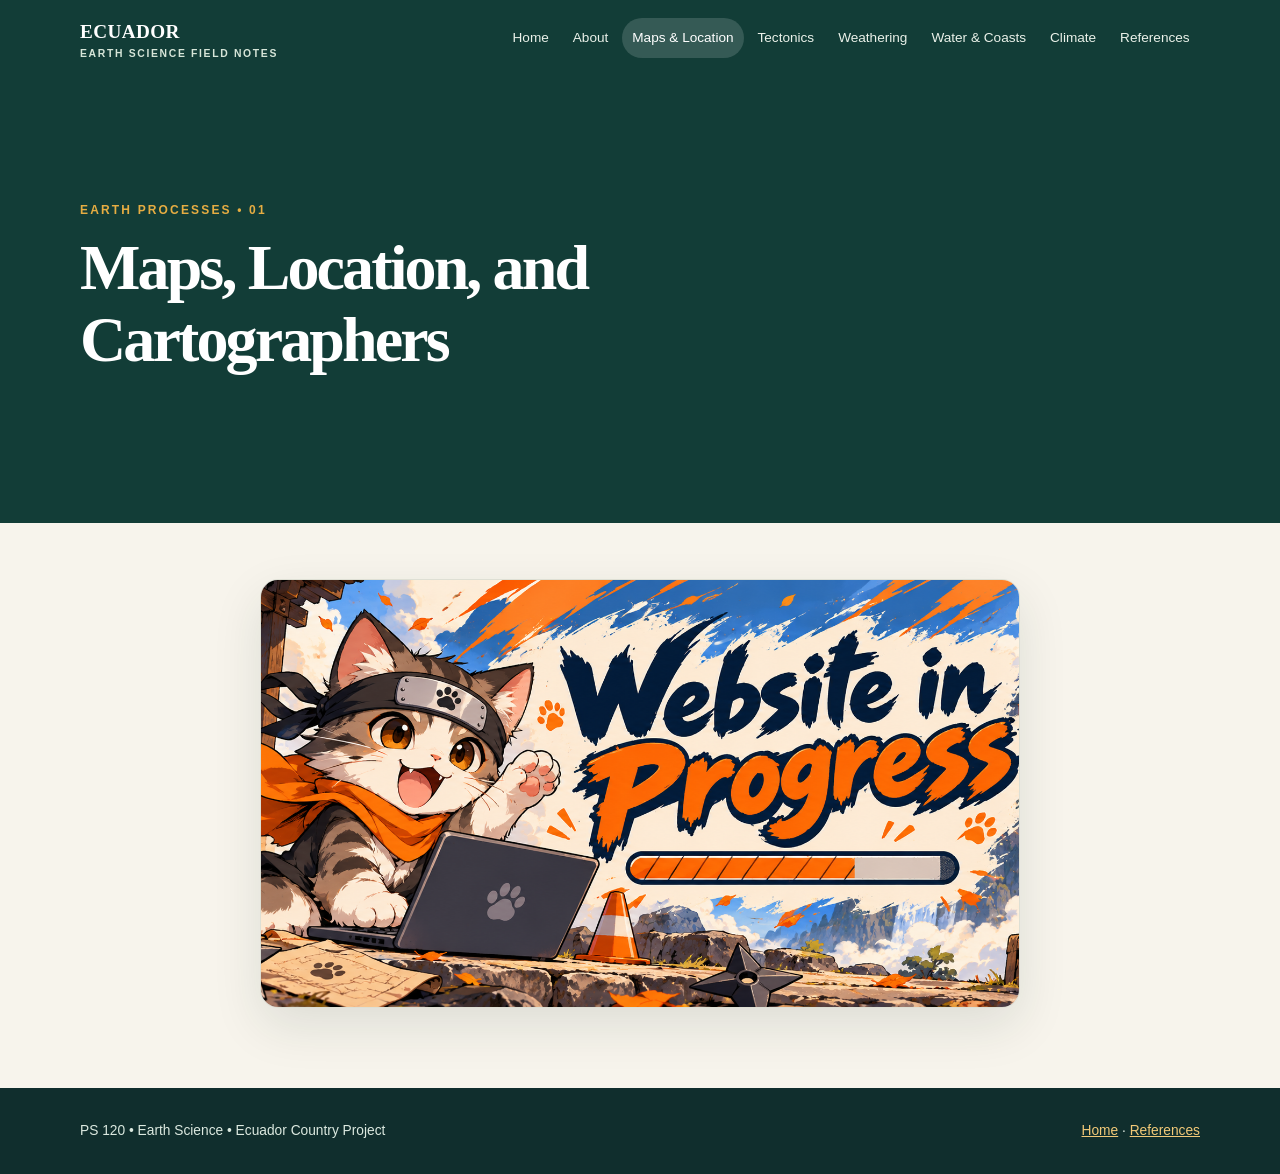
==== maps-location.html @ ea14ca2a "Create Ecuador Earth Science website" ====
<!doctype html>
<html lang="en"><head><meta charset="utf-8"><meta name="viewport" content="width=device-width, initial-scale=1"><meta name="description" content="Maps, location, and cartographers: Ecuador Earth Science research page."><title>Maps &amp; Location | Ecuador Earth Science</title><link rel="stylesheet" href="assets/css/styles.css"></head>
<body><a class="skip-link" href="#main">Skip to content</a><header class="site-header"><div class="header-inner"><a class="brand" href="index.html">ECUADOR <small>Earth Science Field Notes</small></a><button class="menu-toggle" type="button" aria-expanded="false" aria-controls="site-navigation"><span class="menu-icon" aria-hidden="true"><span></span><span></span><span></span></span><span class="menu-label">Menu</span></button><nav class="nav" id="site-navigation" aria-label="Main navigation"><a href="index.html">Home</a><a href="about.html">About</a><a href="maps-location.html" aria-current="page">Maps &amp; Location</a><a href="tectonics.html">Tectonics</a><a href="weathering-erosion.html">Weathering</a><a href="water-coasts.html">Water &amp; Coasts</a><a href="climate-biomes.html">Climate</a><a href="references.html">References</a></nav></div></header>
<main id="main"><section class="page-hero"><div class="content"><span class="eyebrow">Earth processes • 01</span><h1>Maps, Location, and Cartographers</h1></div></section><div class="content"><figure class="kitty-placeholder"><img src="assets/images/kitty-working.png" alt="A cat working on a laptop"></figure></div></main><footer class="site-footer"><div class="footer-inner"><p>PS 120 • Earth Science • Ecuador Country Project</p><p><a href="index.html">Home</a> · <a href="references.html">References</a></p></div></footer></body><script src="assets/js/navigation.js"></script></html>
---- assets/css/styles.css ----
:root {
  --ink: #172b2c;
  --muted: #526565;
  --paper: #f7f4ec;
  --white: #fffefa;
  --green: #1d5b4c;
  --green-dark: #123d37;
  --gold: #e6ad42;
  --coral: #dd684f;
  --line: #dedfd4;
  --shadow: 0 18px 50px rgba(16, 43, 39, .11);
}

* { box-sizing: border-box; }
html { scroll-behavior: smooth; }
img { max-width: 100%; height: auto; }
body {
  margin: 0;
  background: var(--paper);
  color: var(--ink);
  font: 16px/1.65 "Aptos", "Segoe UI", Arial, sans-serif;
  overflow-x: hidden;
}
a { color: var(--green); }
a:hover { color: var(--coral); }
.skip-link { position: absolute; left: -999px; top: 0; z-index: 10; background: white; padding: .75rem 1rem; }
.skip-link:focus { left: 1rem; top: 1rem; }
.site-header { background: var(--green-dark); color: #fff; }
.header-inner, .content, .footer-inner { width: min(1120px, calc(100% - 40px)); margin: 0 auto; }
.header-inner { display: flex; justify-content: space-between; align-items: center; gap: 1.5rem; padding: 1rem 0; }
.brand { color: white; text-decoration: none; font-family: Georgia, serif; font-size: 1.2rem; font-weight: 700; letter-spacing: .02em; white-space: nowrap; }
.brand small { display: block; color: #d6e5d8; font: 700 .65rem/1.2 "Segoe UI", sans-serif; letter-spacing: .16em; text-transform: uppercase; }
.nav { display: flex; align-items: center; justify-content: flex-end; flex-wrap: wrap; gap: .2rem; }
.nav a { color: #eaf1e9; text-decoration: none; padding: .55rem .65rem; border-radius: 999px; font-size: .85rem; }
.nav a:hover, .nav a[aria-current="page"] { background: rgba(255,255,255,.15); color: white; }
.menu-toggle { display: none; border: 1px solid rgba(255,255,255,.35); border-radius: 8px; background: transparent; color: white; cursor: pointer; padding: .5rem .65rem; }
.menu-toggle:focus-visible, .nav a:focus-visible { outline: 3px solid var(--gold); outline-offset: 3px; }
.menu-icon { display: inline-flex; flex-direction: column; gap: 4px; vertical-align: middle; }
.menu-icon span { display: block; width: 20px; height: 2px; background: currentColor; }
.menu-label { margin-left: .35rem; font-size: .8rem; font-weight: 700; vertical-align: middle; }
.hero { color: white; background: linear-gradient(90deg, rgba(12,38,35,.83), rgba(12,38,35,.15)), url("https://images.unsplash.com/photo-1638709434603-347adbdf7721?auto=format&fit=crop&w=2000&q=85") center 48%/cover; min-height: 540px; display: flex; align-items: end; }
.hero-content { width: min(1120px, calc(100% - 40px)); margin: 0 auto; padding: 5rem 0 4.5rem; }
.eyebrow { color: var(--gold); font-size: .75rem; font-weight: 800; letter-spacing: .18em; text-transform: uppercase; }
h1, h2, h3 { font-family: Georgia, "Times New Roman", serif; line-height: 1.13; }
h1 { max-width: 780px; margin: .7rem 0 1rem; font-size: clamp(2.8rem, 7vw, 5.4rem); letter-spacing: -.045em; }
.hero p { max-width: 620px; margin: 0; color: #f1f4ec; font-size: 1.12rem; }
.button { display: inline-flex; margin-top: 1.5rem; padding: .85rem 1.15rem; border-radius: 999px; background: var(--gold); color: var(--ink); font-weight: 800; text-decoration: none; }
.button:hover { background: white; color: var(--ink); }
.content { padding: 3.5rem 0 5rem; }
.intro-grid { display: grid; grid-template-columns: 1.15fr .85fr; gap: 2rem; align-items: start; }
.section-label { color: var(--coral); font-size: .74rem; font-weight: 800; text-transform: uppercase; letter-spacing: .17em; }
h2 { margin: .35rem 0 1rem; font-size: clamp(2rem, 4vw, 3rem); letter-spacing: -.025em; }
h3 { margin: .2rem 0 .5rem; font-size: 1.35rem; }
.lead { color: var(--muted); font-size: 1.1rem; }
.stat-card, .info-card, .process-card, .note-card { background: var(--white); border: 1px solid var(--line); border-radius: 18px; box-shadow: var(--shadow); }
.stat-card { padding: 1.6rem; }
.stat-card strong { display: block; color: var(--green); font: 700 2.1rem Georgia, serif; }
.stat-card span { color: var(--muted); font-size: .92rem; }
.region-grid, .process-grid, .facts-grid { display: grid; grid-template-columns: repeat(4, 1fr); gap: 1rem; margin-top: 1.5rem; }
.region-card { padding: 1.35rem; min-height: 190px; background: var(--green); color: white; border-radius: 16px; position: relative; overflow: hidden; }
.region-card:nth-child(2) { background: #be693c; }
.region-card:nth-child(3) { background: #315e78; }
.region-card:nth-child(4) { background: #627447; }
.region-card::after { content: ""; position: absolute; width: 150px; height: 150px; right: -48px; bottom: -58px; border: 1px solid rgba(255,255,255,.25); border-radius: 50%; box-shadow: 0 0 0 12px rgba(255,255,255,.05), 0 0 0 26px rgba(255,255,255,.04); }
.region-card p { position: relative; z-index: 1; color: rgba(255,255,255,.86); font-size: .9rem; }
.region-card h3 { position: relative; z-index: 1; }
.section { margin-top: 4rem; }
.facts-grid { grid-template-columns: repeat(3, 1fr); }
.info-card { padding: 1.4rem; box-shadow: none; }
.info-card p, .process-card p { margin-bottom: 0; color: var(--muted); }
.process-grid { grid-template-columns: repeat(2, 1fr); }
.process-card { display: flex; flex-direction: column; padding: 1.45rem; box-shadow: none; text-decoration: none; color: inherit; transition: transform .18s, box-shadow .18s; }
.process-card:hover { transform: translateY(-3px); box-shadow: var(--shadow); color: inherit; }
.process-card .number { color: var(--coral); font-size: .75rem; font-weight: 800; letter-spacing: .16em; }
.process-card .arrow { align-self: flex-end; margin-top: 1rem; color: var(--green); font-size: 1.3rem; }
.page-hero { background: var(--green-dark); color: white; padding: 4rem 0 3.5rem; }
.page-hero h1 { margin: .6rem 0 .65rem; font-size: clamp(2.4rem, 5vw, 4.1rem); }
.page-hero p { max-width: 720px; margin: 0; color: #dce9e0; font-size: 1.08rem; }
.two-col { display: grid; grid-template-columns: 1.2fr .8fr; gap: 1.5rem; align-items: start; }
.profile-photo { display: block; width: min(100%, 360px); aspect-ratio: 1 / 1; object-fit: cover; margin: 0 0 1.25rem; border: 5px solid var(--white); border-radius: 18px; box-shadow: var(--shadow); }
.note-card { padding: 1.5rem; border-left: 5px solid var(--gold); box-shadow: none; }
.note-card p:last-child { margin-bottom: 0; }
.placeholder { margin-top: 1.25rem; border: 1px dashed #9ba99b; background: #eef1e8; border-radius: 14px; padding: 1.4rem; color: var(--muted); }
.placeholder strong { color: var(--green-dark); }
.placeholder ul { margin-bottom: 0; }
.kitty-placeholder { max-width: 760px; margin: 0 auto; overflow: hidden; background: var(--white); border: 1px solid var(--line); border-radius: 18px; box-shadow: var(--shadow); }
.kitty-placeholder img { display: block; width: 100%; aspect-ratio: 16 / 9; object-fit: cover; }
.kitty-placeholder figcaption { padding: 1rem 1.25rem; color: var(--muted); text-align: center; }
.references { padding-left: 1.25rem; }
.references li { margin: 0 0 1rem; padding-left: .35rem; }
.photo-credit { color: #eaf1e9; font-size: .8rem; margin-top: 1rem; }
.photo-credit a { color: white; }
.site-footer { background: #102e2d; color: #dce9e0; padding: 2rem 0; }
.footer-inner { display: flex; justify-content: space-between; gap: 1.5rem; flex-wrap: wrap; font-size: .86rem; }
.site-footer a { color: #f1c978; }
.site-footer p { margin: 0; }
.muted { color: var(--muted); }
@media (max-width: 820px) {
  .header-inner { display: grid; grid-template-columns: 1fr auto; align-items: center; }
  .menu-toggle { display: block; }
  .nav { display: none; grid-column: 1 / -1; width: 100%; justify-content: flex-start; }
  .nav.is-open { display: flex; }
  .region-grid { grid-template-columns: repeat(2, 1fr); }
  .intro-grid, .two-col { grid-template-columns: 1fr; }
  .page-hero { padding: 3rem 0 2.75rem; }
}
@media (max-width: 560px) {
  .header-inner, .content, .footer-inner, .hero-content { width: min(100% - 28px, 1120px); }
  .header-inner { padding: .85rem 0; gap: 1rem; }
  .brand { font-size: 1.05rem; }
  .nav { display: none; grid-template-columns: repeat(2, minmax(0, 1fr)); gap: .35rem; }
  .nav.is-open { display: grid; }
  .nav a { padding: .5rem .4rem; font-size: .75rem; text-align: center; }
  .hero { min-height: 500px; }
  .hero-content { padding: 3.5rem 0 2.5rem; }
  h1 { font-size: clamp(2.35rem, 13vw, 3.6rem); overflow-wrap: anywhere; }
  .page-hero h1 { font-size: clamp(2.1rem, 11vw, 3.2rem); }
  .content { padding: 2.5rem 0 3.5rem; }
  .section { margin-top: 3rem; }
  .note-card, .stat-card, .info-card, .process-card { padding: 1.15rem; }
  .kitty-placeholder { border-radius: 14px; }
  .region-grid, .facts-grid, .process-grid { grid-template-columns: 1fr; }
  .region-card { min-height: 145px; }
  .footer-inner { flex-direction: column; gap: .5rem; }
}
@media (max-width: 360px) {
  .header-inner, .content, .footer-inner, .hero-content { width: calc(100% - 24px); }
  .nav a { font-size: .7rem; }
  .eyebrow, .section-label { letter-spacing: .1em; }
}
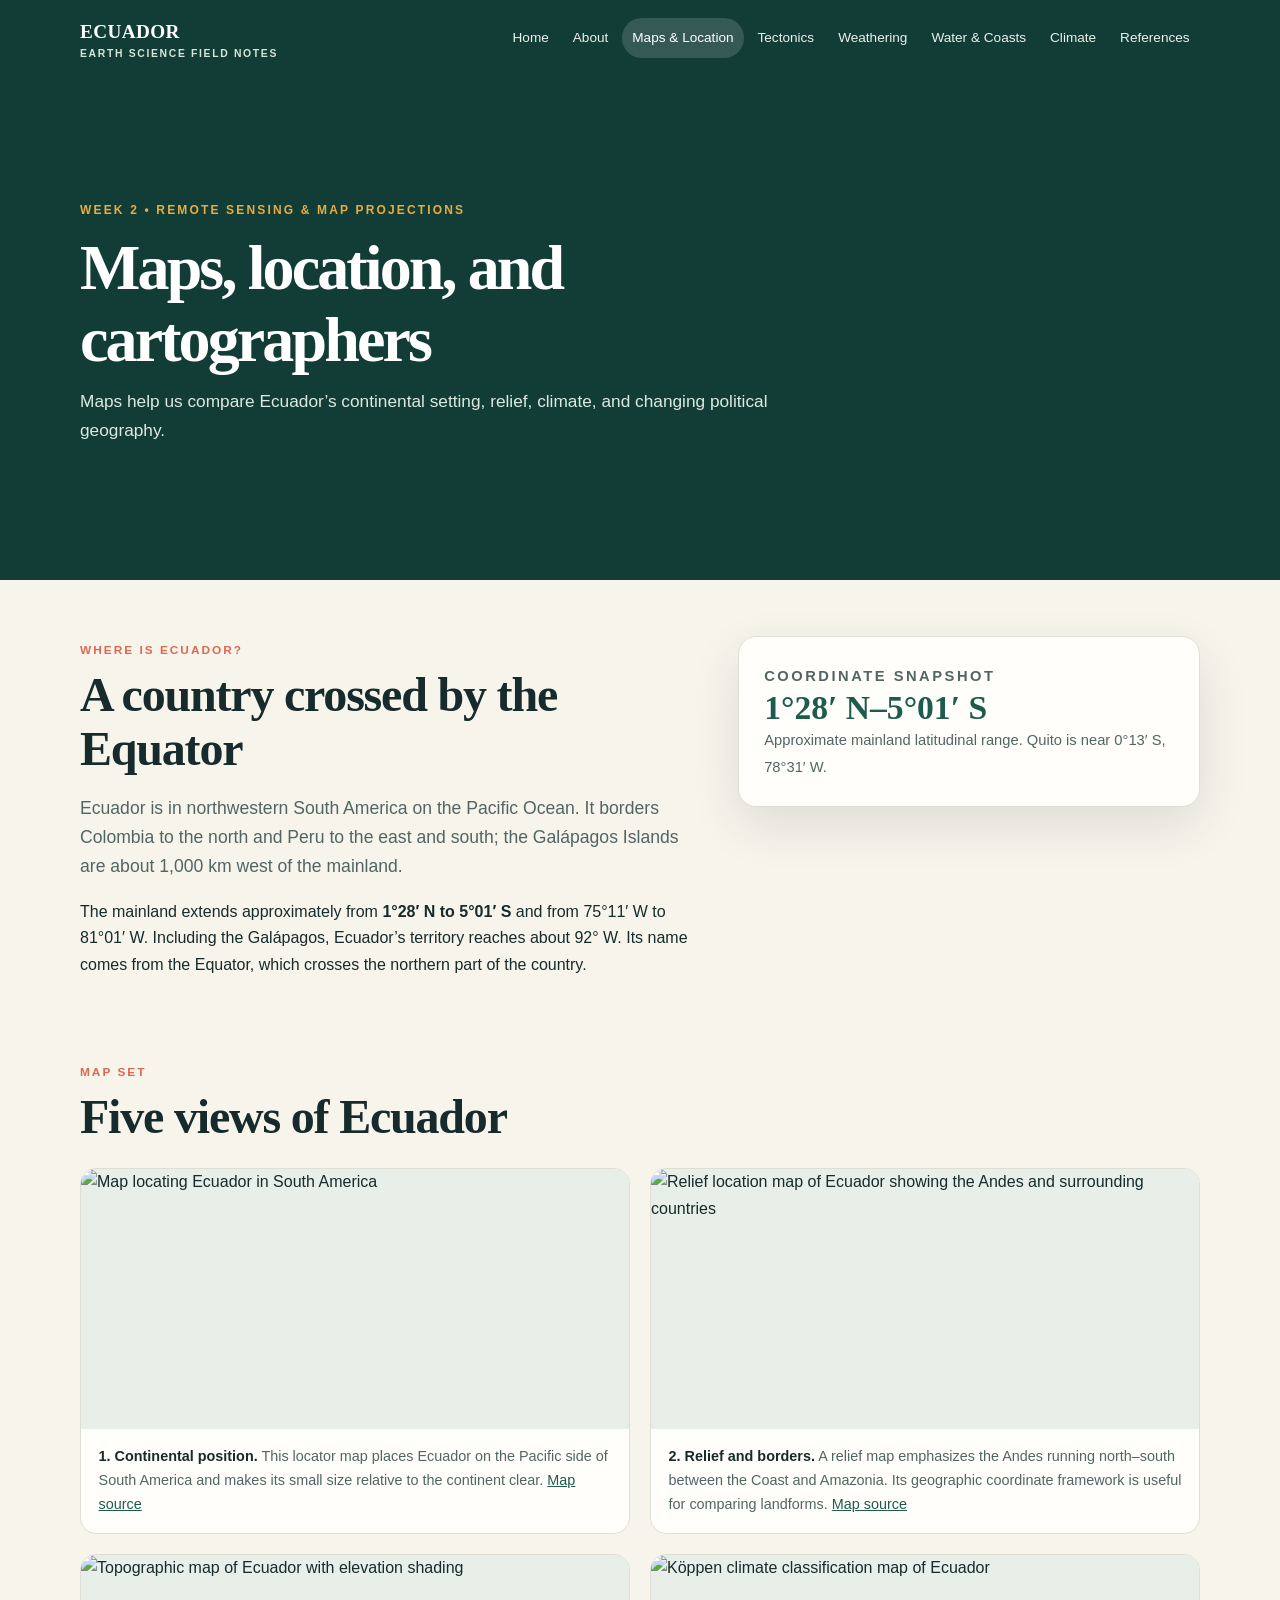
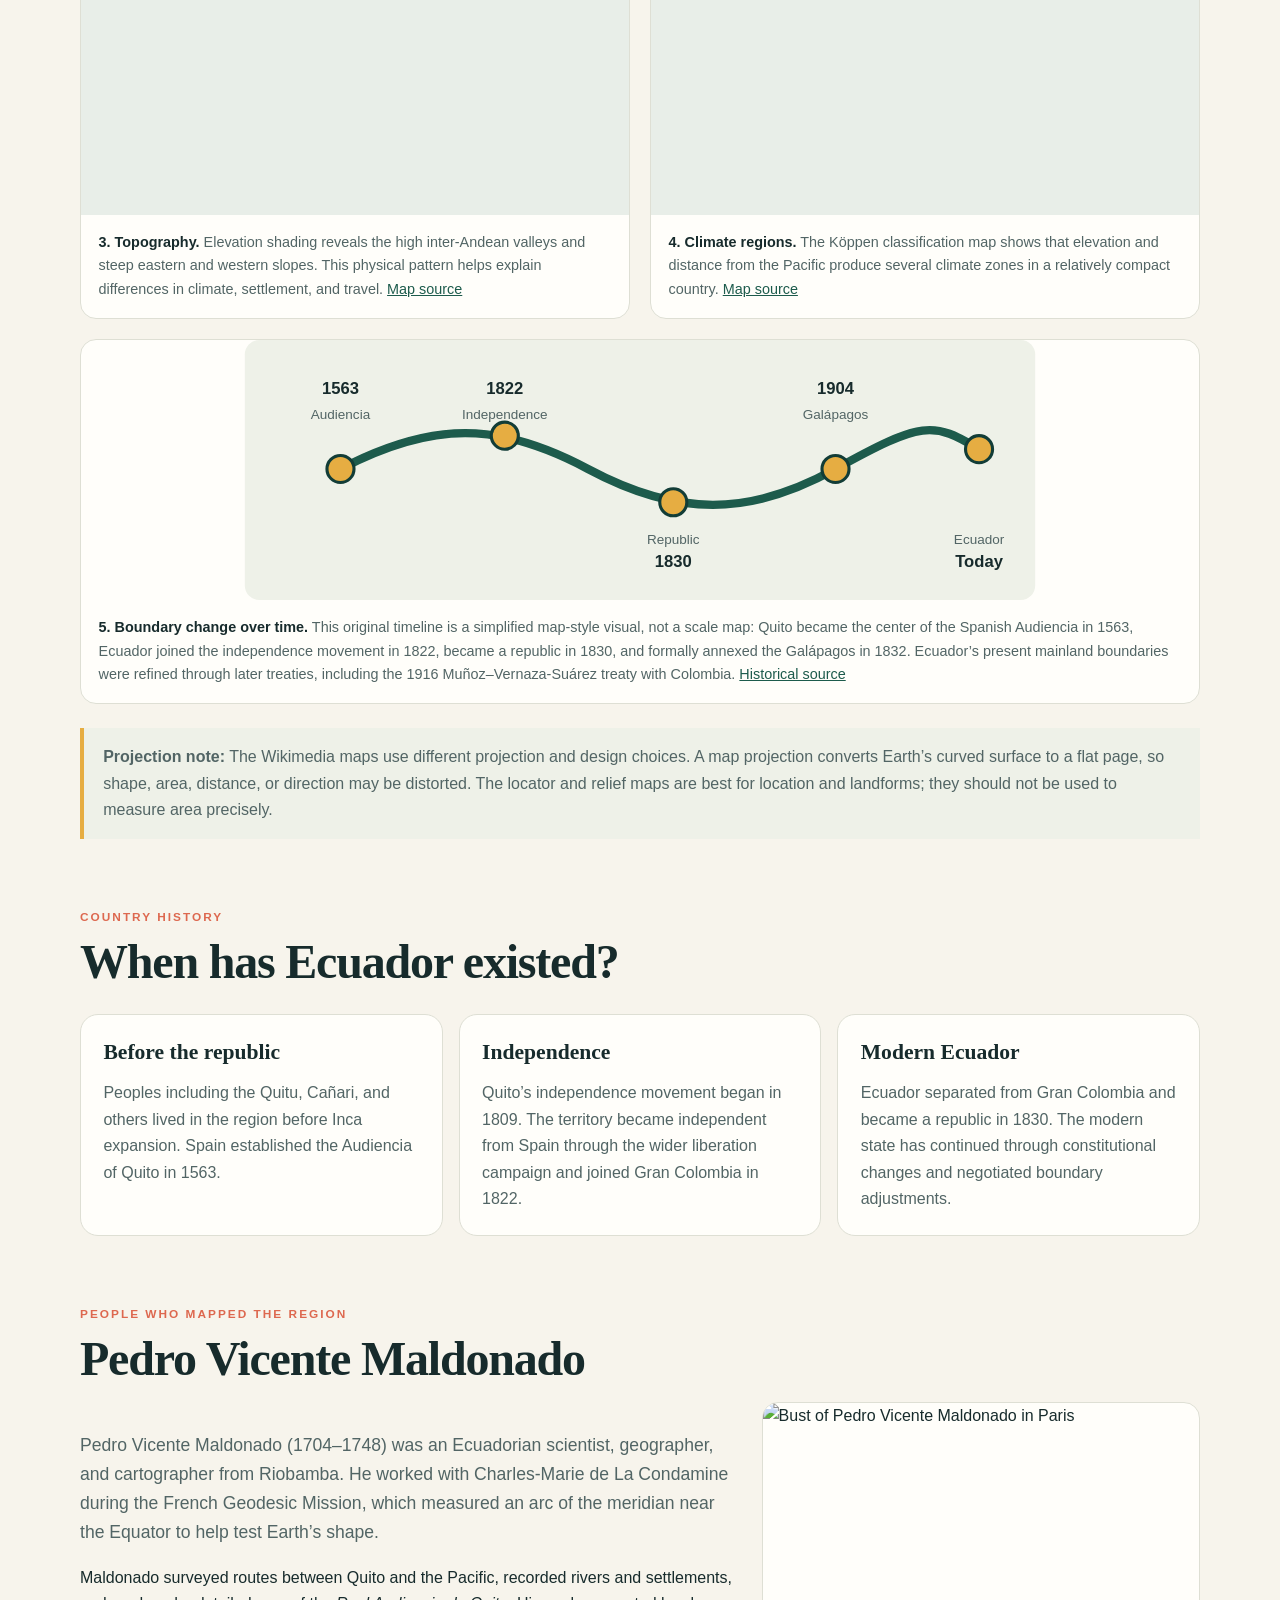
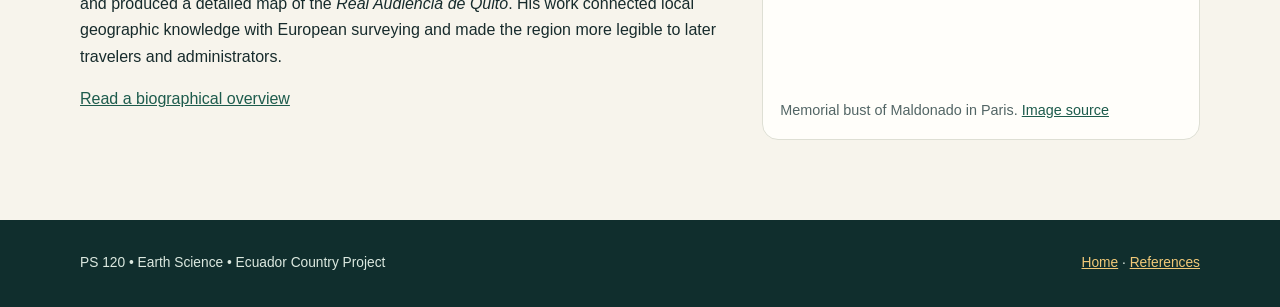
==== commit e9ab78fd: "Week 2" ====
--- a/maps-location.html
+++ b/maps-location.html
@@ -1,4 +1,99 @@
 <!doctype html>
-<html lang="en"><head><meta charset="utf-8"><meta name="viewport" content="width=device-width, initial-scale=1"><meta name="description" content="Maps, location, and cartographers: Ecuador Earth Science research page."><title>Maps &amp; Location | Ecuador Earth Science</title><link rel="stylesheet" href="assets/css/styles.css"></head>
-<body><a class="skip-link" href="#main">Skip to content</a><header class="site-header"><div class="header-inner"><a class="brand" href="index.html">ECUADOR <small>Earth Science Field Notes</small></a><button class="menu-toggle" type="button" aria-expanded="false" aria-controls="site-navigation"><span class="menu-icon" aria-hidden="true"><span></span><span></span><span></span></span><span class="menu-label">Menu</span></button><nav class="nav" id="site-navigation" aria-label="Main navigation"><a href="index.html">Home</a><a href="about.html">About</a><a href="maps-location.html" aria-current="page">Maps &amp; Location</a><a href="tectonics.html">Tectonics</a><a href="weathering-erosion.html">Weathering</a><a href="water-coasts.html">Water &amp; Coasts</a><a href="climate-biomes.html">Climate</a><a href="references.html">References</a></nav></div></header>
-<main id="main"><section class="page-hero"><div class="content"><span class="eyebrow">Earth processes • 01</span><h1>Maps, Location, and Cartographers</h1></div></section><div class="content"><figure class="kitty-placeholder"><img src="assets/images/kitty-working.png" alt="A cat working on a laptop"></figure></div></main><footer class="site-footer"><div class="footer-inner"><p>PS 120 • Earth Science • Ecuador Country Project</p><p><a href="index.html">Home</a> · <a href="references.html">References</a></p></div></footer></body><script src="assets/js/navigation.js"></script></html>
+<html lang="en">
+<head>
+  <meta charset="utf-8">
+  <meta name="viewport" content="width=device-width, initial-scale=1">
+  <meta name="description" content="Maps, location, boundary history, and cartographers of Ecuador.">
+  <title>Maps &amp; Location | Ecuador Earth Science</title>
+  <link rel="stylesheet" href="assets/css/styles.css">
+</head>
+<body>
+  <a class="skip-link" href="#main">Skip to content</a>
+  <header class="site-header"><div class="header-inner">
+    <a class="brand" href="index.html">ECUADOR <small>Earth Science Field Notes</small></a>
+    <button class="menu-toggle" type="button" aria-expanded="false" aria-controls="site-navigation">
+      <span class="menu-icon" aria-hidden="true"><span></span><span></span><span></span></span>
+      <span class="menu-label">Menu</span>
+    </button>
+    <nav class="nav" id="site-navigation" aria-label="Main navigation">
+      <a href="index.html">Home</a><a href="about.html">About</a>
+      <a href="maps-location.html" aria-current="page">Maps &amp; Location</a><a href="tectonics.html">Tectonics</a>
+      <a href="weathering-erosion.html">Weathering</a><a href="water-coasts.html">Water &amp; Coasts</a>
+      <a href="climate-biomes.html">Climate</a><a href="references.html">References</a>
+    </nav>
+  </div></header>
+
+  <main id="main">
+    <section class="page-hero"><div class="content">
+      <span class="eyebrow">Week 2 • Remote sensing &amp; map projections</span>
+      <h1>Maps, location, and cartographers</h1>
+      <p>Maps help us compare Ecuador’s continental setting, relief, climate, and changing political geography.</p>
+    </div></section>
+    <div class="content">
+      <section class="intro-grid" aria-labelledby="location-title">
+        <div>
+          <span class="section-label">Where is Ecuador?</span>
+          <h2 id="location-title">A country crossed by the Equator</h2>
+          <p class="lead">Ecuador is in northwestern South America on the Pacific Ocean. It borders Colombia to the north and Peru to the east and south; the Galápagos Islands are about 1,000 km west of the mainland.</p>
+          <p>The mainland extends approximately from <strong>1°28′ N to 5°01′ S</strong> and from 75°11′ W to 81°01′ W. Including the Galápagos, Ecuador’s territory reaches about 92° W. Its name comes from the Equator, which crosses the northern part of the country.</p>
+        </div>
+        <aside class="stat-card"><span class="section-label">Coordinate snapshot</span><strong>1°28′ N–5°01′ S</strong><span>Approximate mainland latitudinal range. Quito is near 0°13′ S, 78°31′ W.</span></aside>
+      </section>
+
+      <section class="section" aria-labelledby="maps-title">
+        <span class="section-label">Map set</span><h2 id="maps-title">Five views of Ecuador</h2>
+        <div class="map-grid">
+          <figure class="map-card">
+            <img src="https://upload.wikimedia.org/wikipedia/commons/3/32/Ecuador_in_South_America.svg" alt="Map locating Ecuador in South America" loading="lazy">
+            <figcaption><strong>1. Continental position.</strong> This locator map places Ecuador on the Pacific side of South America and makes its small size relative to the continent clear. <a href="https://commons.wikimedia.org/wiki/File:Ecuador_in_South_America.svg" target="_blank" rel="noreferrer">Map source</a></figcaption>
+          </figure>
+          <figure class="map-card">
+            <img src="https://upload.wikimedia.org/wikipedia/commons/d/d5/Ecuador_relief_location_map.svg" alt="Relief location map of Ecuador showing the Andes and surrounding countries" loading="lazy">
+            <figcaption><strong>2. Relief and borders.</strong> A relief map emphasizes the Andes running north–south between the Coast and Amazonia. Its geographic coordinate framework is useful for comparing landforms. <a href="https://commons.wikimedia.org/wiki/File:Ecuador_relief_location_map.svg" target="_blank" rel="noreferrer">Map source</a></figcaption>
+          </figure>
+          <figure class="map-card">
+            <img src="https://upload.wikimedia.org/wikipedia/commons/8/83/Ecuador_%28topographic_map%29.png?utm_source=commons.wikimedia.org&amp;utm_campaign=imageinfo&amp;utm_content=original" alt="Topographic map of Ecuador with elevation shading" loading="lazy">
+            <figcaption><strong>3. Topography.</strong> Elevation shading reveals the high inter-Andean valleys and steep eastern and western slopes. This physical pattern helps explain differences in climate, settlement, and travel. <a href="https://commons.wikimedia.org/wiki/File:Ecuador_(topographic_map).png" target="_blank" rel="noreferrer">Map source</a></figcaption>
+          </figure>
+          <figure class="map-card">
+            <img src="https://upload.wikimedia.org/wikipedia/commons/5/55/Ecuador_map_of_K%C3%B6ppen_climate_classification.svg?utm_source=commons.wikimedia.org&amp;utm_campaign=imageinfo&amp;utm_content=original" alt="Köppen climate classification map of Ecuador" loading="lazy">
+            <figcaption><strong>4. Climate regions.</strong> The Köppen classification map shows that elevation and distance from the Pacific produce several climate zones in a relatively compact country. <a href="https://commons.wikimedia.org/wiki/File:Ecuador_map_of_Köppen_climate_classification.svg" target="_blank" rel="noreferrer">Map source</a></figcaption>
+          </figure>
+          <figure class="map-card map-card-wide">
+            <svg class="history-map" viewBox="0 0 760 250" role="img" aria-labelledby="history-map-title history-map-desc">
+              <title id="history-map-title">Timeline of Ecuador's political geography</title>
+              <desc id="history-map-desc">A horizontal map-style timeline from the Spanish Audiencia of Quito to modern Ecuador, with arrows showing territorial change.</desc>
+              <rect width="760" height="250" rx="14" fill="#eef1e8"/>
+              <path d="M92 124 C180 78 244 78 330 124 S485 170 568 124 S662 78 706 105" fill="none" stroke="#1d5b4c" stroke-width="8" stroke-linecap="round"/>
+              <g fill="#e6ad42" stroke="#123d37" stroke-width="3"><circle cx="92" cy="124" r="13"/><circle cx="250" cy="92" r="13"/><circle cx="412" cy="156" r="13"/><circle cx="568" cy="124" r="13"/><circle cx="706" cy="105" r="13"/></g>
+              <g fill="#172b2c" font-family="Arial, sans-serif" font-size="16" font-weight="700" text-anchor="middle"><text x="92" y="52">1563</text><text x="250" y="52">1822</text><text x="412" y="218">1830</text><text x="568" y="52">1904</text><text x="706" y="218">Today</text></g>
+              <g fill="#526565" font-family="Arial, sans-serif" font-size="13" text-anchor="middle"><text x="92" y="76">Audiencia</text><text x="250" y="76">Independence</text><text x="412" y="196">Republic</text><text x="568" y="76">Galápagos</text><text x="706" y="196">Ecuador</text></g>
+            </svg>
+            <figcaption><strong>5. Boundary change over time.</strong> This original timeline is a simplified map-style visual, not a scale map: Quito became the center of the Spanish Audiencia in 1563, Ecuador joined the independence movement in 1822, became a republic in 1830, and formally annexed the Galápagos in 1832. Ecuador’s present mainland boundaries were refined through later treaties, including the 1916 Muñoz–Vernaza-Suárez treaty with Colombia. <a href="https://www.ecuador.com/culture/history/" target="_blank" rel="noreferrer">Historical source</a></figcaption>
+          </figure>
+        </div>
+        <p class="map-note"><strong>Projection note:</strong> The Wikimedia maps use different projection and design choices. A map projection converts Earth’s curved surface to a flat page, so shape, area, distance, or direction may be distorted. The locator and relief maps are best for location and landforms; they should not be used to measure area precisely.</p>
+      </section>
+
+      <section class="section" aria-labelledby="history-title">
+        <span class="section-label">Country history</span><h2 id="history-title">When has Ecuador existed?</h2>
+        <div class="facts-grid">
+          <article class="info-card"><h3>Before the republic</h3><p>Peoples including the Quitu, Cañari, and others lived in the region before Inca expansion. Spain established the Audiencia of Quito in 1563.</p></article>
+          <article class="info-card"><h3>Independence</h3><p>Quito’s independence movement began in 1809. The territory became independent from Spain through the wider liberation campaign and joined Gran Colombia in 1822.</p></article>
+          <article class="info-card"><h3>Modern Ecuador</h3><p>Ecuador separated from Gran Colombia and became a republic in 1830. The modern state has continued through constitutional changes and negotiated boundary adjustments.</p></article>
+        </div>
+      </section>
+
+      <section class="section" aria-labelledby="cartographer-title">
+        <span class="section-label">People who mapped the region</span><h2 id="cartographer-title">Pedro Vicente Maldonado</h2>
+        <div class="two-col cartographer">
+          <div><p class="lead">Pedro Vicente Maldonado (1704–1748) was an Ecuadorian scientist, geographer, and cartographer from Riobamba. He worked with Charles-Marie de La Condamine during the French Geodesic Mission, which measured an arc of the meridian near the Equator to help test Earth’s shape.</p><p>Maldonado surveyed routes between Quito and the Pacific, recorded rivers and settlements, and produced a detailed map of the <em>Real Audiencia de Quito</em>. His work connected local geographic knowledge with European surveying and made the region more legible to later travelers and administrators.</p><p><a href="https://www.ecuador.com/blog/important-historical-figure-pedro-vicente-maldonado/" target="_blank" rel="noreferrer">Read a biographical overview</a></p></div>
+          <figure class="portrait-card"><img src="https://upload.wikimedia.org/wikipedia/commons/6/6d/Bust_of_Pedro_Vicente_Maldonado_in_Paris.jpg?utm_source=commons.wikimedia.org&amp;utm_campaign=imageinfo&amp;utm_content=original" alt="Bust of Pedro Vicente Maldonado in Paris" loading="lazy"><figcaption>Memorial bust of Maldonado in Paris. <a href="https://commons.wikimedia.org/wiki/File:Bust_of_Pedro_Vicente_Maldonado_in_Paris.jpg" target="_blank" rel="noreferrer">Image source</a></figcaption></figure>
+        </div>
+      </section>
+    </div>
+  </main>
+  <footer class="site-footer"><div class="footer-inner"><p>PS 120 • Earth Science • Ecuador Country Project</p><p><a href="index.html">Home</a> · <a href="references.html">References</a></p></div></footer>
+  <script src="assets/js/navigation.js"></script>
+</body>
+</html>
--- a/assets/css/styles.css
+++ b/assets/css/styles.css
@@ -38,15 +38,23 @@
 .menu-icon { display: inline-flex; flex-direction: column; gap: 4px; vertical-align: middle; }
 .menu-icon span { display: block; width: 20px; height: 2px; background: currentColor; }
 .menu-label { margin-left: .35rem; font-size: .8rem; font-weight: 700; vertical-align: middle; }
-.hero { color: white; background: linear-gradient(90deg, rgba(12,38,35,.83), rgba(12,38,35,.15)), url("https://images.unsplash.com/photo-1638709434603-347adbdf7721?auto=format&fit=crop&w=2000&q=85") center 48%/cover; min-height: 540px; display: flex; align-items: end; }
+.hero { color: white; background: linear-gradient(90deg, rgba(12,38,35,.9), rgba(12,38,35,.18)), url("https://images.unsplash.com/photo-1638709434603-347adbdf7721?auto=format&fit=crop&w=2000&q=85") center 48%/cover; min-height: 600px; display: flex; align-items: end; }
 .hero-content { width: min(1120px, calc(100% - 40px)); margin: 0 auto; padding: 5rem 0 4.5rem; }
 .eyebrow { color: var(--gold); font-size: .75rem; font-weight: 800; letter-spacing: .18em; text-transform: uppercase; }
 h1, h2, h3 { font-family: Georgia, "Times New Roman", serif; line-height: 1.13; }
 h1 { max-width: 780px; margin: .7rem 0 1rem; font-size: clamp(2.8rem, 7vw, 5.4rem); letter-spacing: -.045em; }
+h1 em { color: var(--gold); font-weight: 400; }
 .hero p { max-width: 620px; margin: 0; color: #f1f4ec; font-size: 1.12rem; }
+.hero-actions { display: flex; flex-wrap: wrap; gap: .75rem; align-items: center; }
 .button { display: inline-flex; margin-top: 1.5rem; padding: .85rem 1.15rem; border-radius: 999px; background: var(--gold); color: var(--ink); font-weight: 800; text-decoration: none; }
 .button:hover { background: white; color: var(--ink); }
+.button-ghost { background: transparent; color: white; border: 1px solid rgba(255,255,255,.55); }
+.button-ghost:hover { background: white; color: var(--ink); }
 .content { padding: 3.5rem 0 5rem; }
+.home-stats { display: grid; grid-template-columns: repeat(4, 1fr); gap: 1px; margin: -5.3rem 0 4rem; position: relative; z-index: 1; background: var(--line); border: 1px solid var(--line); border-radius: 16px; overflow: hidden; box-shadow: var(--shadow); }
+.home-stats div { padding: 1.15rem 1.25rem; background: var(--white); }
+.home-stats strong { display: block; color: var(--green); font: 700 1.8rem/1.1 Georgia, serif; }
+.home-stats span { display: block; margin-top: .3rem; color: var(--muted); font-size: .8rem; }
 .intro-grid { display: grid; grid-template-columns: 1.15fr .85fr; gap: 2rem; align-items: start; }
 .section-label { color: var(--coral); font-size: .74rem; font-weight: 800; text-transform: uppercase; letter-spacing: .17em; }
 h2 { margin: .35rem 0 1rem; font-size: clamp(2rem, 4vw, 3rem); letter-spacing: -.025em; }
@@ -56,6 +64,11 @@
 .stat-card { padding: 1.6rem; }
 .stat-card strong { display: block; color: var(--green); font: 700 2.1rem Georgia, serif; }
 .stat-card span { color: var(--muted); font-size: .92rem; }
+.featured-card { padding: 1.6rem; background: var(--green-dark); color: white; border-radius: 18px; box-shadow: var(--shadow); }
+.featured-card h3 { margin-top: .8rem; font-size: 1.8rem; }
+.featured-card p { color: #dce9e0; }
+.featured-card a, .text-link { color: var(--gold); font-weight: 800; text-decoration: none; }
+.featured-card a:hover, .text-link:hover { color: white; }
 .region-grid, .process-grid, .facts-grid { display: grid; grid-template-columns: repeat(4, 1fr); gap: 1rem; margin-top: 1.5rem; }
 .region-card { padding: 1.35rem; min-height: 190px; background: var(--green); color: white; border-radius: 16px; position: relative; overflow: hidden; }
 .region-card:nth-child(2) { background: #be693c; }
@@ -65,6 +78,14 @@
 .region-card p { position: relative; z-index: 1; color: rgba(255,255,255,.86); font-size: .9rem; }
 .region-card h3 { position: relative; z-index: 1; }
 .section { margin-top: 4rem; }
+.callout-section { display: grid; grid-template-columns: 1fr .8fr; align-items: center; gap: 2rem; padding: 2.2rem; background: #e8eee8; border-radius: 22px; overflow: hidden; }
+.callout-copy h2 { max-width: 520px; }
+.callout-copy p { max-width: 600px; }
+.orbit-art { min-height: 230px; position: relative; display: grid; place-items: center; }
+.orbit { position: absolute; width: 220px; height: 110px; border: 1px solid var(--green); border-radius: 50%; transform: rotate(-28deg); }
+.orbit-two { width: 160px; height: 230px; transform: rotate(38deg); border-color: var(--coral); }
+.orbit-dot { width: 70px; height: 70px; border-radius: 50%; background: var(--gold); box-shadow: 0 0 0 13px rgba(230,173,66,.2), 0 0 0 27px rgba(230,173,66,.1); }
+.orbit-label { position: absolute; color: var(--green-dark); font-size: .7rem; font-weight: 800; letter-spacing: .2em; line-height: 1.4; text-align: center; }
 .facts-grid { grid-template-columns: repeat(3, 1fr); }
 .info-card { padding: 1.4rem; box-shadow: none; }
 .info-card p, .process-card p { margin-bottom: 0; color: var(--muted); }
@@ -86,6 +107,16 @@
 .kitty-placeholder { max-width: 760px; margin: 0 auto; overflow: hidden; background: var(--white); border: 1px solid var(--line); border-radius: 18px; box-shadow: var(--shadow); }
 .kitty-placeholder img { display: block; width: 100%; aspect-ratio: 16 / 9; object-fit: cover; }
 .kitty-placeholder figcaption { padding: 1rem 1.25rem; color: var(--muted); text-align: center; }
+.map-grid { display: grid; grid-template-columns: repeat(2, 1fr); gap: 1.25rem; margin-top: 1.5rem; }
+.map-card, .portrait-card { margin: 0; overflow: hidden; background: var(--white); border: 1px solid var(--line); border-radius: 16px; }
+.map-card img { display: block; width: 100%; height: 260px; object-fit: contain; background: #e8eee8; }
+.map-card figcaption, .portrait-card figcaption { padding: 1rem 1.1rem; color: var(--muted); font-size: .9rem; }
+.map-card figcaption strong { color: var(--ink); }
+.map-card-wide { grid-column: 1 / -1; }
+.history-map { display: block; width: 100%; height: 260px; }
+.map-note { margin: 1.5rem 0 0; padding: 1rem 1.2rem; background: #eef1e8; border-left: 4px solid var(--gold); color: var(--muted); }
+.cartographer { align-items: center; }
+.portrait-card img { display: block; width: 100%; height: 280px; object-fit: cover; }
 .references { padding-left: 1.25rem; }
 .references li { margin: 0 0 1rem; padding-left: .35rem; }
 .photo-credit { color: #eaf1e9; font-size: .8rem; margin-top: 1rem; }
@@ -102,6 +133,9 @@
   .nav.is-open { display: flex; }
   .region-grid { grid-template-columns: repeat(2, 1fr); }
   .intro-grid, .two-col { grid-template-columns: 1fr; }
+  .callout-section { grid-template-columns: 1fr; }
+  .map-grid { grid-template-columns: 1fr; }
+  .map-card-wide { grid-column: auto; }
   .page-hero { padding: 3rem 0 2.75rem; }
 }
 @media (max-width: 560px) {
@@ -113,6 +147,10 @@
   .nav a { padding: .5rem .4rem; font-size: .75rem; text-align: center; }
   .hero { min-height: 500px; }
   .hero-content { padding: 3.5rem 0 2.5rem; }
+  .home-stats { grid-template-columns: repeat(2, 1fr); margin-top: -3rem; margin-bottom: 3rem; }
+  .home-stats div { padding: .9rem; }
+  .hero-actions { align-items: stretch; flex-direction: column; }
+  .hero-actions .button { width: fit-content; }
   h1 { font-size: clamp(2.35rem, 13vw, 3.6rem); overflow-wrap: anywhere; }
   .page-hero h1 { font-size: clamp(2.1rem, 11vw, 3.2rem); }
   .content { padding: 2.5rem 0 3.5rem; }
@@ -121,6 +159,8 @@
   .kitty-placeholder { border-radius: 14px; }
   .region-grid, .facts-grid, .process-grid { grid-template-columns: 1fr; }
   .region-card { min-height: 145px; }
+  .callout-section { padding: 1.25rem; }
+  .orbit-art { min-height: 190px; }
   .footer-inner { flex-direction: column; gap: .5rem; }
 }
 @media (max-width: 360px) {
